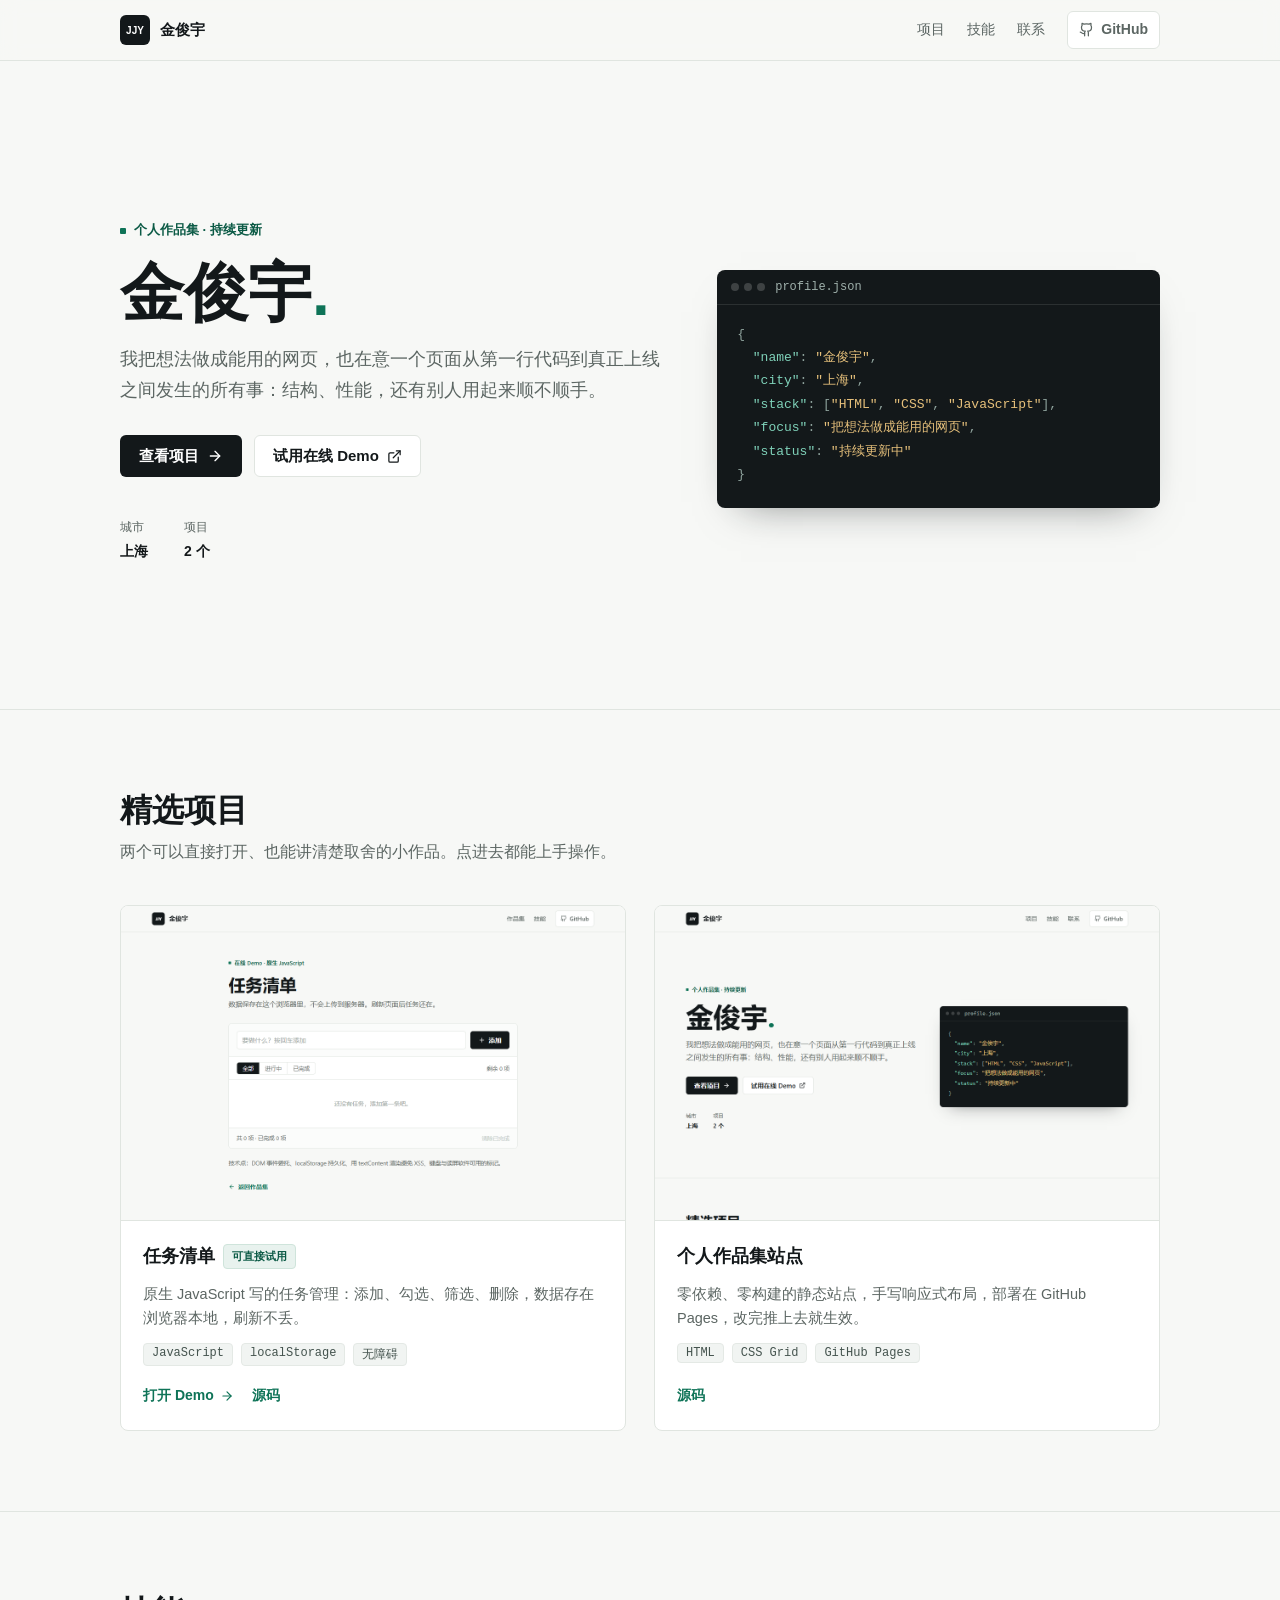
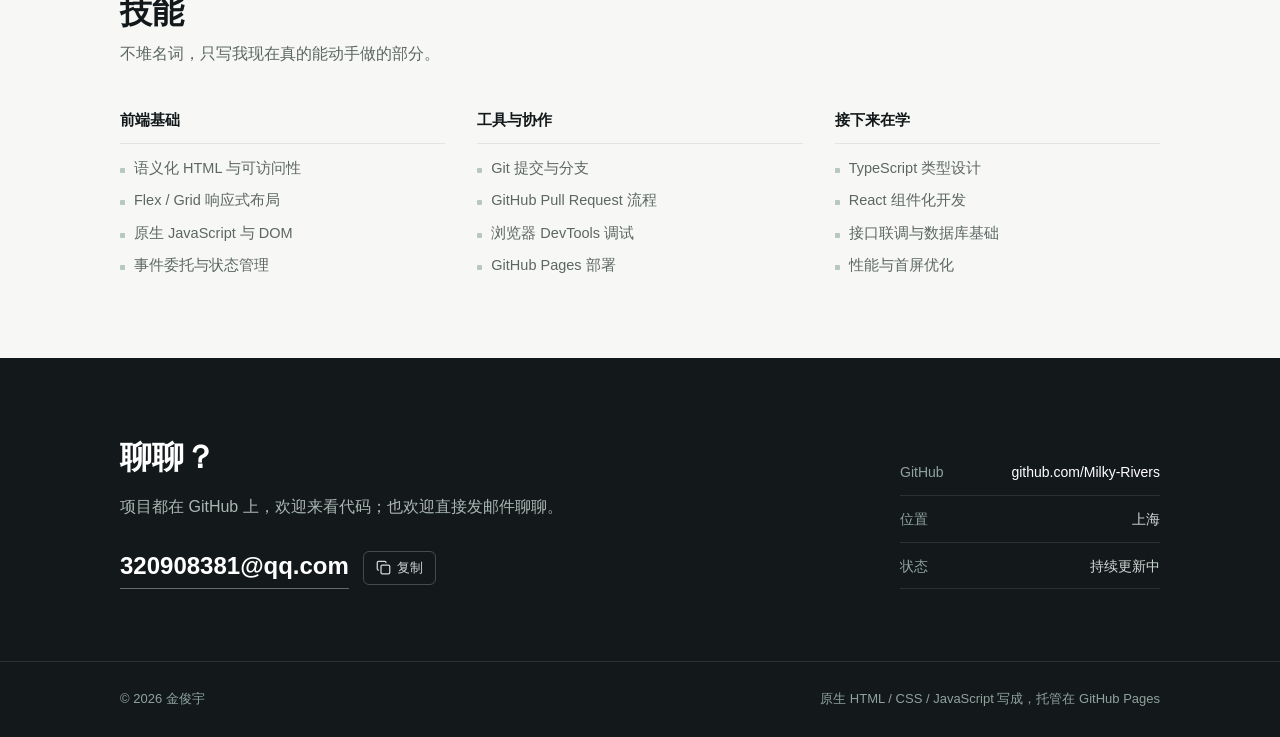
==== index.html @ be3445a0 "chore: 调整技能文案并移除自指链接" ====
<!doctype html>
<html lang="zh-CN">
<head>
  <meta charset="utf-8">
  <meta name="viewport" content="width=device-width, initial-scale=1">
  <title>金俊宇 · 作品集</title>
  <meta name="description" content="金俊宇的个人作品集：原生 JavaScript 小应用与前端实践，记录一个页面从想法到上线的过程。">
  <meta name="theme-color" content="#f7f8f6">
  <meta property="og:title" content="金俊宇 · 作品集">
  <meta property="og:description" content="原生 JavaScript 小应用与前端实践。">
  <meta property="og:type" content="website">
  <meta property="og:url" content="https://milky-rivers.github.io/my-portfolio/">
  <meta property="og:site_name" content="金俊宇 · 作品集">
  <meta property="og:locale" content="zh_CN">
  <meta property="og:image" content="https://milky-rivers.github.io/my-portfolio/assets/site-shot.png">
  <meta property="og:image:width" content="1280">
  <meta property="og:image:height" content="740">
  <meta name="twitter:card" content="summary_large_image">
  <meta name="author" content="金俊宇">
  <link rel="icon" href="assets/favicon.svg" type="image/svg+xml">
  <link rel="stylesheet" href="styles.css">
</head>
<body>
  <a class="skip-link" href="#main">跳到主要内容</a>

  <header class="site-header">
    <div class="wrap header-inner">
      <a class="brand" href="index.html">
        <span class="brand-mark" aria-hidden="true">JJY</span>
        <span class="brand-name">金俊宇</span>
      </a>
      <nav class="nav" aria-label="主导航">
        <a href="#projects">项目</a>
        <a href="#skills">技能</a>
        <a href="#contact">联系</a>
        <a class="nav-gh" href="https://github.com/Milky-Rivers" target="_blank" rel="noopener">
          <svg width="15" height="15" viewBox="0 0 24 24" fill="none" stroke="currentColor" stroke-width="2" stroke-linecap="round" stroke-linejoin="round" aria-hidden="true">
            <path d="M15 22v-4a4.8 4.8 0 0 0-1-3.5c3 0 6-2 6-5.5.08-1.25-.27-2.48-1-3.5.28-1.15.28-2.35 0-3.5 0 0-1 0-3 1.5-2.64-.5-5.36-.5-8 0C6 2 5 2 5 2c-.3 1.15-.3 2.35 0 3.5A5.4 5.4 0 0 0 4 9c0 3.5 3 5.5 6 5.5-.39.49-.68 1.05-.85 1.65-.17.6-.22 1.23-.15 1.85v4"/>
            <path d="M9 18c-4.51 2-5-2-7-2"/>
          </svg>
          GitHub
        </a>
      </nav>
    </div>
  </header>

  <main id="main">
    <section class="hero">
      <div class="wrap hero-grid">
        <div class="hero-copy">
          <p class="eyebrow">个人作品集 · 持续更新</p>
          <h1>金俊宇<span class="dot">.</span></h1>
          <p class="lede">我把想法做成能用的网页，也在意一个页面从第一行代码到真正上线之间发生的所有事：结构、性能，还有别人用起来顺不顺手。</p>
          <div class="actions">
            <a class="btn btn-primary" href="#projects">
              查看项目
              <svg width="16" height="16" viewBox="0 0 24 24" fill="none" stroke="currentColor" stroke-width="2" stroke-linecap="round" stroke-linejoin="round" aria-hidden="true"><path d="M5 12h14"/><path d="m12 5 7 7-7 7"/></svg>
            </a>
            <a class="btn btn-ghost" href="demo.html">
              试用在线 Demo
              <svg width="15" height="15" viewBox="0 0 24 24" fill="none" stroke="currentColor" stroke-width="2" stroke-linecap="round" stroke-linejoin="round" aria-hidden="true"><path d="M15 3h6v6"/><path d="M10 14 21 3"/><path d="M18 13v6a2 2 0 0 1-2 2H5a2 2 0 0 1-2-2V8a2 2 0 0 1 2-2h6"/></svg>
            </a>
          </div>
          <dl class="quick-facts">
            <div><dt>城市</dt><dd>上海</dd></div>
            <div><dt>项目</dt><dd>2 个</dd></div>
          </dl>
        </div>

        <aside class="hero-panel" aria-label="个人概要">
          <div class="panel-head">
            <span class="dot-row" aria-hidden="true"><i></i><i></i><i></i></span>
            <span>profile.json</span>
          </div>
          <pre><code><span class="p">{</span>
  <span class="k">"name"</span><span class="p">:</span> <span class="s">"金俊宇"</span><span class="p">,</span>
  <span class="k">"city"</span><span class="p">:</span> <span class="s">"上海"</span><span class="p">,</span>
  <span class="k">"stack"</span><span class="p">:</span> <span class="p">[</span><span class="s">"HTML"</span><span class="p">,</span> <span class="s">"CSS"</span><span class="p">,</span> <span class="s">"JavaScript"</span><span class="p">],</span>
  <span class="k">"focus"</span><span class="p">:</span> <span class="s">"把想法做成能用的网页"</span><span class="p">,</span>
  <span class="k">"status"</span><span class="p">:</span> <span class="s">"持续更新中"</span>
<span class="p">}</span></code></pre>
        </aside>
      </div>
    </section>

    <section class="section" id="projects">
      <div class="wrap">
        <div class="section-head">
          <h2>精选项目</h2>
          <p>两个可以直接打开、也能讲清楚取舍的小作品。点进去都能上手操作。</p>
        </div>

        <div class="project-grid">
          <article class="project">
            <a class="thumb" href="demo.html" aria-label="打开任务清单 Demo">
              <img src="assets/demo-shot.png" alt="任务清单 Demo 的界面截图" width="1280" height="800">
            </a>
            <div class="project-body">
              <h3>任务清单 <span class="badge">可直接试用</span></h3>
              <p>原生 JavaScript 写的任务管理：添加、勾选、筛选、删除，数据存在浏览器本地，刷新不丢。</p>
              <ul class="tags"><li>JavaScript</li><li>localStorage</li><li>无障碍</li></ul>
              <div class="project-links">
                <a href="demo.html">打开 Demo
                  <svg width="14" height="14" viewBox="0 0 24 24" fill="none" stroke="currentColor" stroke-width="2" stroke-linecap="round" stroke-linejoin="round" aria-hidden="true"><path d="M5 12h14"/><path d="m12 5 7 7-7 7"/></svg>
                </a>
                <a href="https://github.com/Milky-Rivers/my-portfolio" target="_blank" rel="noopener">源码</a>
              </div>
            </div>
          </article>

          <article class="project">
            <div class="thumb">
              <img src="assets/site-shot.png" alt="个人作品集站点首页截图" width="1280" height="800" loading="lazy">
            </div>
            <div class="project-body">
              <h3>个人作品集站点</h3>
              <p>零依赖、零构建的静态站点，手写响应式布局，部署在 GitHub Pages，改完推上去就生效。</p>
              <ul class="tags"><li>HTML</li><li>CSS Grid</li><li>GitHub Pages</li></ul>
              <div class="project-links">
                <a href="https://github.com/Milky-Rivers/my-portfolio" target="_blank" rel="noopener">源码</a>
              </div>
            </div>
          </article>
        </div>
      </div>
    </section>

    <section class="section" id="skills">
      <div class="wrap">
        <div class="section-head">
          <h2>技能</h2>
          <p>不堆名词，只写我现在真的能动手做的部分。</p>
        </div>
        <div class="skills-grid">
          <div class="skill-col">
            <h3>前端基础</h3>
            <ul>
              <li>语义化 HTML 与可访问性</li>
              <li>Flex / Grid 响应式布局</li>
              <li>原生 JavaScript 与 DOM</li>
              <li>事件委托与状态管理</li>
            </ul>
          </div>
          <div class="skill-col">
            <h3>工具与协作</h3>
            <ul>
              <li>Git 提交与分支</li>
              <li>GitHub Pull Request 流程</li>
              <li>浏览器 DevTools 调试</li>
              <li>GitHub Pages 部署</li>
            </ul>
          </div>
          <div class="skill-col">
            <h3>接下来在学</h3>
            <ul>
              <li>TypeScript 类型设计</li>
              <li>React 组件化开发</li>
              <li>接口联调与数据库基础</li>
              <li>性能与首屏优化</li>
            </ul>
          </div>
        </div>
      </div>
    </section>

    <section class="contact" id="contact">
      <div class="wrap contact-grid">
        <div>
          <h2>聊聊？</h2>
          <p>项目都在 GitHub 上，欢迎来看代码；也欢迎直接发邮件聊聊。</p>
          <div class="email-row">
            <a class="email" href="mailto:320908381@qq.com">320908381@qq.com</a>
            <button class="copy-btn" id="copyEmail" type="button" data-copy="320908381@qq.com">
              <svg width="15" height="15" viewBox="0 0 24 24" fill="none" stroke="currentColor" stroke-width="2" stroke-linecap="round" stroke-linejoin="round" aria-hidden="true"><rect width="14" height="14" x="8" y="8" rx="2"/><path d="M4 16c-1.1 0-2-.9-2-2V4c0-1.1.9-2 2-2h10c1.1 0 2 .9 2 2"/></svg>
              <span>复制</span>
            </button>
          </div>
        </div>
        <ul class="contact-list">
          <li><span>GitHub</span><a href="https://github.com/Milky-Rivers" target="_blank" rel="noopener">github.com/Milky-Rivers</a></li>
          <li><span>位置</span><em>上海</em></li>
          <li><span>状态</span><em>持续更新中</em></li>
        </ul>
      </div>
    </section>
  </main>

  <footer class="site-footer">
    <div class="wrap footer-inner">
      <p>© <span id="year">2026</span> 金俊宇</p>
      <p>原生 HTML / CSS / JavaScript 写成，托管在 GitHub Pages</p>
    </div>
  </footer>

  <script src="main.js"></script>
</body>
</html>
---- styles.css ----
/* ---------- 设计变量 ---------- */
:root {
  --paper: #f7f8f6;
  --surface: #ffffff;
  --ink: #13181a;
  --muted: #5c6663;
  --line: #e0e5e0;
  --accent: #0e7357;
  --accent-ink: #0b5a45;
  --accent-soft: #e8f2ee;
  --radius: 8px;
  --wrap: 1120px;
  --font: -apple-system, BlinkMacSystemFont, "Segoe UI", "PingFang SC",
    "Microsoft YaHei", "Hiragino Sans GB", sans-serif;
  --mono: ui-monospace, SFMono-Regular, "Cascadia Code", Consolas, monospace;
}

/* ---------- 基础 ---------- */
* { box-sizing: border-box; }

html {
  scroll-behavior: smooth;
  -webkit-text-size-adjust: 100%;
}

body {
  margin: 0;
  background: var(--paper);
  color: var(--ink);
  font: 16px/1.7 var(--font);
}

a { color: var(--accent); text-decoration: none; }
a:hover { text-decoration: underline; text-underline-offset: 3px; }

img { max-width: 100%; }

:focus-visible {
  outline: 2px solid var(--accent);
  outline-offset: 3px;
  border-radius: 2px;
}

.wrap {
  width: 100%;
  max-width: var(--wrap);
  margin: 0 auto;
  padding: 0 24px;
}

.skip-link {
  position: absolute;
  left: -9999px;
  top: 8px;
  background: var(--ink);
  color: #fff;
  padding: 8px 14px;
  border-radius: 6px;
  z-index: 50;
}
.skip-link:focus { left: 16px; }

.sr-only {
  position: absolute;
  width: 1px;
  height: 1px;
  padding: 0;
  margin: -1px;
  overflow: hidden;
  clip: rect(0 0 0 0);
  white-space: nowrap;
  border: 0;
}

/* ---------- 头部 ---------- */
.site-header {
  position: sticky;
  top: 0;
  z-index: 20;
  background: rgba(247, 248, 246, 0.9);
  backdrop-filter: blur(10px);
  border-bottom: 1px solid var(--line);
}

.header-inner {
  display: flex;
  align-items: center;
  justify-content: space-between;
  height: 60px;
  gap: 16px;
}

.brand {
  display: inline-flex;
  align-items: center;
  gap: 10px;
  color: var(--ink);
  font-weight: 600;
  font-size: 15px;
}
.brand:hover { text-decoration: none; }

.brand-mark {
  display: grid;
  place-items: center;
  width: 30px;
  height: 30px;
  border-radius: 6px;
  background: var(--ink);
  color: #fff;
  font-size: 10px;
  font-weight: 700;
  letter-spacing: 0;
}

.nav {
  display: flex;
  align-items: center;
  gap: 22px;
  font-size: 14px;
}
.nav > a { color: var(--muted); }
.nav > a:hover { color: var(--ink); text-decoration: none; }

.nav-gh {
  display: inline-flex;
  align-items: center;
  gap: 7px;
  padding: 6px 11px;
  border: 1px solid var(--line);
  border-radius: 6px;
  background: var(--surface);
  color: var(--ink);
  font-weight: 600;
}
.nav-gh:hover { border-color: #c3cfc9; text-decoration: none; }

/* ---------- 首屏 ---------- */
.hero { padding: 52px 0 44px; }

.hero-grid {
  display: grid;
  grid-template-columns: minmax(0, 1.1fr) minmax(0, 0.9fr);
  align-items: center;
  gap: 56px;
  min-height: calc(68svh - 60px);
}

.eyebrow {
  display: inline-flex;
  align-items: center;
  gap: 8px;
  margin: 0 0 18px;
  color: var(--accent-ink);
  font-size: 13px;
  font-weight: 600;
}
.eyebrow::before {
  content: "";
  width: 6px;
  height: 6px;
  border-radius: 1px;
  background: var(--accent);
}

h1 {
  margin: 0 0 18px;
  font-size: 64px;
  line-height: 1.04;
  font-weight: 650;
}
.dot { color: var(--accent); }

.lede {
  max-width: 32em;
  margin: 0 0 30px;
  color: var(--muted);
  font-size: 18px;
}

.actions {
  display: flex;
  flex-wrap: wrap;
  gap: 12px;
  margin-bottom: 40px;
}

.btn {
  display: inline-flex;
  align-items: center;
  gap: 8px;
  padding: 11px 18px;
  border: 1px solid transparent;
  border-radius: 6px;
  font: 600 15px/1.2 var(--font);
  cursor: pointer;
  transition: background 0.18s ease, border-color 0.18s ease, transform 0.18s ease;
}
.btn:hover { text-decoration: none; transform: translateY(-1px); }

.btn-primary { background: var(--ink); color: #fff; }
.btn-primary:hover { background: #000; }

.btn-ghost {
  background: var(--surface);
  border-color: var(--line);
  color: var(--ink);
}
.btn-ghost:hover { border-color: #c3cfc9; }

.quick-facts {
  display: flex;
  flex-wrap: wrap;
  gap: 36px;
  margin: 0;
}
.quick-facts dt {
  margin-bottom: 2px;
  color: var(--muted);
  font-size: 12px;
}
.quick-facts dd {
  margin: 0;
  font-size: 14px;
  font-weight: 600;
}

.hero-panel {
  overflow: hidden;
  border-radius: var(--radius);
  background: var(--ink);
  box-shadow: 0 18px 40px -24px rgba(19, 24, 26, 0.55);
}

.panel-head {
  display: flex;
  align-items: center;
  gap: 10px;
  padding: 10px 14px;
  border-bottom: 1px solid rgba(255, 255, 255, 0.1);
  color: #9fb0ab;
  font: 12px var(--mono);
}

.dot-row { display: inline-flex; gap: 5px; }
.dot-row i {
  width: 8px;
  height: 8px;
  border-radius: 50%;
  background: rgba(255, 255, 255, 0.18);
}

.hero-panel pre {
  margin: 0;
  padding: 18px 20px 22px;
  overflow-x: auto;
  color: #d7e3df;
  font: 13px/1.8 var(--mono);
}
.hero-panel .k { color: #7fd1b9; }
.hero-panel .s { color: #e6c07b; }
.hero-panel .p { color: #8fa39d; }

/* ---------- 通用区块 ---------- */
.section {
  padding: 80px 0;
  border-top: 1px solid var(--line);
  scroll-margin-top: 76px;
}

.section-head h2 {
  margin: 0 0 8px;
  font-size: 32px;
  line-height: 1.25;
  font-weight: 650;
}
.section-head p {
  max-width: 44em;
  margin: 0 0 40px;
  color: var(--muted);
}

/* ---------- 项目 ---------- */
.project-grid {
  display: grid;
  grid-template-columns: repeat(2, minmax(0, 1fr));
  gap: 28px;
}

.project {
  display: flex;
  flex-direction: column;
  overflow: hidden;
  border: 1px solid var(--line);
  border-radius: var(--radius);
  background: var(--surface);
  transition: border-color 0.2s ease, transform 0.2s ease;
}
.project:hover { border-color: #c6d2cd; transform: translateY(-2px); }

.thumb {
  display: block;
  aspect-ratio: 16 / 10;
  overflow: hidden;
  border-bottom: 1px solid var(--line);
  background: var(--accent-soft);
}
.thumb img {
  display: block;
  width: 100%;
  height: 100%;
  object-fit: cover;
  transition: transform 0.45s ease;
}
.project:hover .thumb img { transform: scale(1.02); }

.project-body {
  display: flex;
  flex: 1;
  flex-direction: column;
  gap: 10px;
  padding: 20px 22px 22px;
}

.project-body h3 {
  display: flex;
  flex-wrap: wrap;
  align-items: center;
  gap: 8px;
  margin: 0;
  font-size: 18px;
}

.badge {
  padding: 2px 8px;
  border: 1px solid #cfe4db;
  border-radius: 4px;
  background: var(--accent-soft);
  color: var(--accent-ink);
  font-size: 11px;
  font-weight: 600;
}

.project-body p {
  margin: 0;
  color: var(--muted);
  font-size: 14.5px;
}

.tags {
  display: flex;
  flex-wrap: wrap;
  gap: 8px;
  margin: 2px 0 0;
  padding: 0;
  list-style: none;
}
.tags li {
  padding: 2px 8px;
  border: 1px solid #e4e9e5;
  border-radius: 4px;
  background: #f1f4f2;
  color: #44534e;
  font: 12px var(--mono);
}

.project-links {
  display: flex;
  gap: 18px;
  margin-top: auto;
  padding-top: 8px;
  font-size: 14px;
  font-weight: 600;
}
.project-links a { display: inline-flex; align-items: center; gap: 6px; }

/* ---------- 技能 ---------- */
.skills-grid {
  display: grid;
  grid-template-columns: repeat(3, minmax(0, 1fr));
  gap: 32px;
}

.skill-col h3 {
  margin: 0 0 12px;
  padding-bottom: 10px;
  border-bottom: 1px solid var(--line);
  font-size: 15px;
}

.skill-col ul {
  display: grid;
  gap: 8px;
  margin: 0;
  padding: 0;
  list-style: none;
  color: var(--muted);
  font-size: 14.5px;
}
.skill-col li { display: flex; align-items: baseline; gap: 9px; }
.skill-col li::before {
  content: "";
  flex: none;
  width: 5px;
  height: 5px;
  border-radius: 1px;
  background: #b9c7c1;
}

/* ---------- 联系 ---------- */
.contact {
  padding: 72px 0;
  background: var(--ink);
  color: #fff;
}

.contact-grid {
  display: flex;
  flex-wrap: wrap;
  align-items: flex-end;
  justify-content: space-between;
  gap: 40px;
}

.contact h2 {
  margin: 0 0 8px;
  font-size: 32px;
  font-weight: 650;
}
.contact p { margin: 0 0 26px; color: #a9b7b2; }

.email-row { display: flex; flex-wrap: wrap; align-items: center; gap: 14px; }

.email {
  color: #fff;
  font-size: 24px;
  font-weight: 600;
  border-bottom: 1px solid rgba(255, 255, 255, 0.35);
  padding-bottom: 2px;
}
.email:hover { text-decoration: none; border-color: #fff; }

.copy-btn {
  display: inline-flex;
  align-items: center;
  gap: 6px;
  padding: 7px 12px;
  border: 1px solid rgba(255, 255, 255, 0.22);
  border-radius: 6px;
  background: transparent;
  color: #cfdad6;
  font: 13px var(--font);
  cursor: pointer;
}
.copy-btn:hover { border-color: rgba(255, 255, 255, 0.45); color: #fff; }
.copy-btn.done { border-color: #4f9c82; color: #8fd7bd; }

.contact-list {
  display: grid;
  gap: 12px;
  margin: 0;
  padding: 0;
  list-style: none;
  font-size: 14px;
  min-width: 260px;
}
.contact-list li {
  display: flex;
  justify-content: space-between;
  gap: 24px;
  padding-bottom: 10px;
  border-bottom: 1px solid rgba(255, 255, 255, 0.1);
}
.contact-list span { color: #8fa39d; }
.contact-list a { color: #fff; }
.contact-list em { font-style: normal; color: #cfdad6; }

/* ---------- 页脚 ---------- */
.site-footer {
  background: var(--ink);
  border-top: 1px solid rgba(255, 255, 255, 0.1);
  padding: 26px 0;
  color: #8fa39d;
  font-size: 13px;
}
.footer-inner {
  display: flex;
  flex-wrap: wrap;
  justify-content: space-between;
  gap: 10px;
}
.footer-inner p { margin: 0; }

/* ---------- Demo 页 ---------- */
.demo-main { padding: 56px 0 96px; }
.demo-wrap { max-width: 760px; }

.demo-main h1 {
  margin: 0 0 10px;
  font-size: 40px;
  line-height: 1.1;
}

.demo-sub {
  max-width: 40em;
  margin: 0 0 32px;
  color: var(--muted);
}

.task-app {
  border: 1px solid var(--line);
  border-radius: var(--radius);
  background: var(--surface);
  overflow: hidden;
}

.task-form {
  display: flex;
  gap: 10px;
  padding: 18px;
  border-bottom: 1px solid var(--line);
  background: #fbfcfb;
}
.task-form input {
  flex: 1;
  min-width: 0;
  padding: 10px 12px;
  border: 1px solid var(--line);
  border-radius: 6px;
  background: #fff;
  color: var(--ink);
  font: 15px var(--font);
}
.task-form input::placeholder { color: #9aa5a1; }
.task-form input:focus { border-color: var(--accent); outline: none; box-shadow: 0 0 0 3px rgba(14, 115, 87, 0.12); }

.task-toolbar {
  display: flex;
  align-items: center;
  justify-content: space-between;
  gap: 16px;
  padding: 12px 18px;
  border-bottom: 1px solid var(--line);
}

.seg {
  display: inline-flex;
  overflow: hidden;
  border: 1px solid var(--line);
  border-radius: 6px;
  background: #fff;
}
.seg button {
  padding: 5px 13px;
  border: 0;
  background: transparent;
  color: var(--muted);
  font: 13px var(--font);
  cursor: pointer;
}
.seg button + button { border-left: 1px solid var(--line); }
.seg button[aria-pressed="true"] { background: var(--ink); color: #fff; }

.task-count { margin: 0; color: var(--muted); font-size: 13px; }

.task-list { margin: 0; padding: 0; list-style: none; }

.task-item {
  display: flex;
  align-items: center;
  gap: 12px;
  padding: 13px 18px;
  border-bottom: 1px solid var(--line);
}
.task-item:last-child { border-bottom: 0; }

.task-check {
  flex: none;
  width: 17px;
  height: 17px;
  margin: 0;
  accent-color: var(--accent);
  cursor: pointer;
}

.task-text {
  flex: 1;
  min-width: 0;
  overflow-wrap: anywhere;
  cursor: pointer;
  font-size: 15px;
}

.task-item.done .task-text { color: #9aa5a1; text-decoration: line-through; }

.task-del {
  flex: none;
  display: grid;
  place-items: center;
  width: 30px;
  height: 30px;
  border: 0;
  border-radius: 5px;
  background: transparent;
  color: #9aa5a1;
  cursor: pointer;
}
.task-del:hover { background: #fbeceb; color: #b3312a; }

.task-empty {
  margin: 0;
  padding: 44px 18px;
  text-align: center;
  color: #9aa5a1;
  font-size: 14px;
}

.task-foot {
  display: flex;
  align-items: center;
  justify-content: space-between;
  gap: 16px;
  padding: 13px 18px;
  border-top: 1px solid var(--line);
  background: #fbfcfb;
  color: var(--muted);
  font-size: 13px;
}

.link-btn {
  padding: 0;
  border: 0;
  background: none;
  color: var(--muted);
  font: 13px var(--font);
  cursor: pointer;
  text-decoration: underline;
  text-underline-offset: 3px;
}
.link-btn:hover { color: var(--ink); }
.link-btn:disabled { color: #c2cbc7; cursor: default; text-decoration: none; }

.demo-note {
  margin: 22px 0 32px;
  color: var(--muted);
  font-size: 13.5px;
}

.back-link {
  display: inline-flex;
  align-items: center;
  gap: 8px;
  font-size: 14px;
  font-weight: 600;
}

/* ---------- 响应式 ---------- */
@media (min-width: 900px) {
  .wrap { padding: 0 40px; }
}

@media (max-width: 899px) {
  .hero-grid {
    grid-template-columns: 1fr;
    gap: 36px;
    min-height: 0;
  }
  .hero-panel { display: none; }
  h1 { font-size: 48px; }
  .skills-grid { grid-template-columns: 1fr 1fr; }
}

@media (max-width: 719px) {
  .section { padding: 60px 0; }
  .project-grid { grid-template-columns: 1fr; }
  .skills-grid { grid-template-columns: 1fr; gap: 26px; }
  .hero { padding: 40px 0 36px; }
  h1 { font-size: 40px; }
  .lede { font-size: 16px; }
  .section-head h2 { font-size: 26px; }
  .contact { padding: 56px 0; }
  .contact h2 { font-size: 26px; }
  .email { font-size: 21px; }
  .contact-list { min-width: 0; width: 100%; }
  .demo-main { padding: 36px 0 72px; }
  .demo-main h1 { font-size: 32px; }
}

@media (max-width: 639px) {
  .nav > a:not(.nav-gh) { display: none; }
  .quick-facts { gap: 22px; }
  .task-form { flex-wrap: wrap; }
  .task-form .btn { width: 100%; justify-content: center; }
}

@media (prefers-reduced-motion: reduce) {
  html { scroll-behavior: auto; }
  *, *::before, *::after {
    animation-duration: 0.01ms !important;
    transition-duration: 0.01ms !important;
  }
}
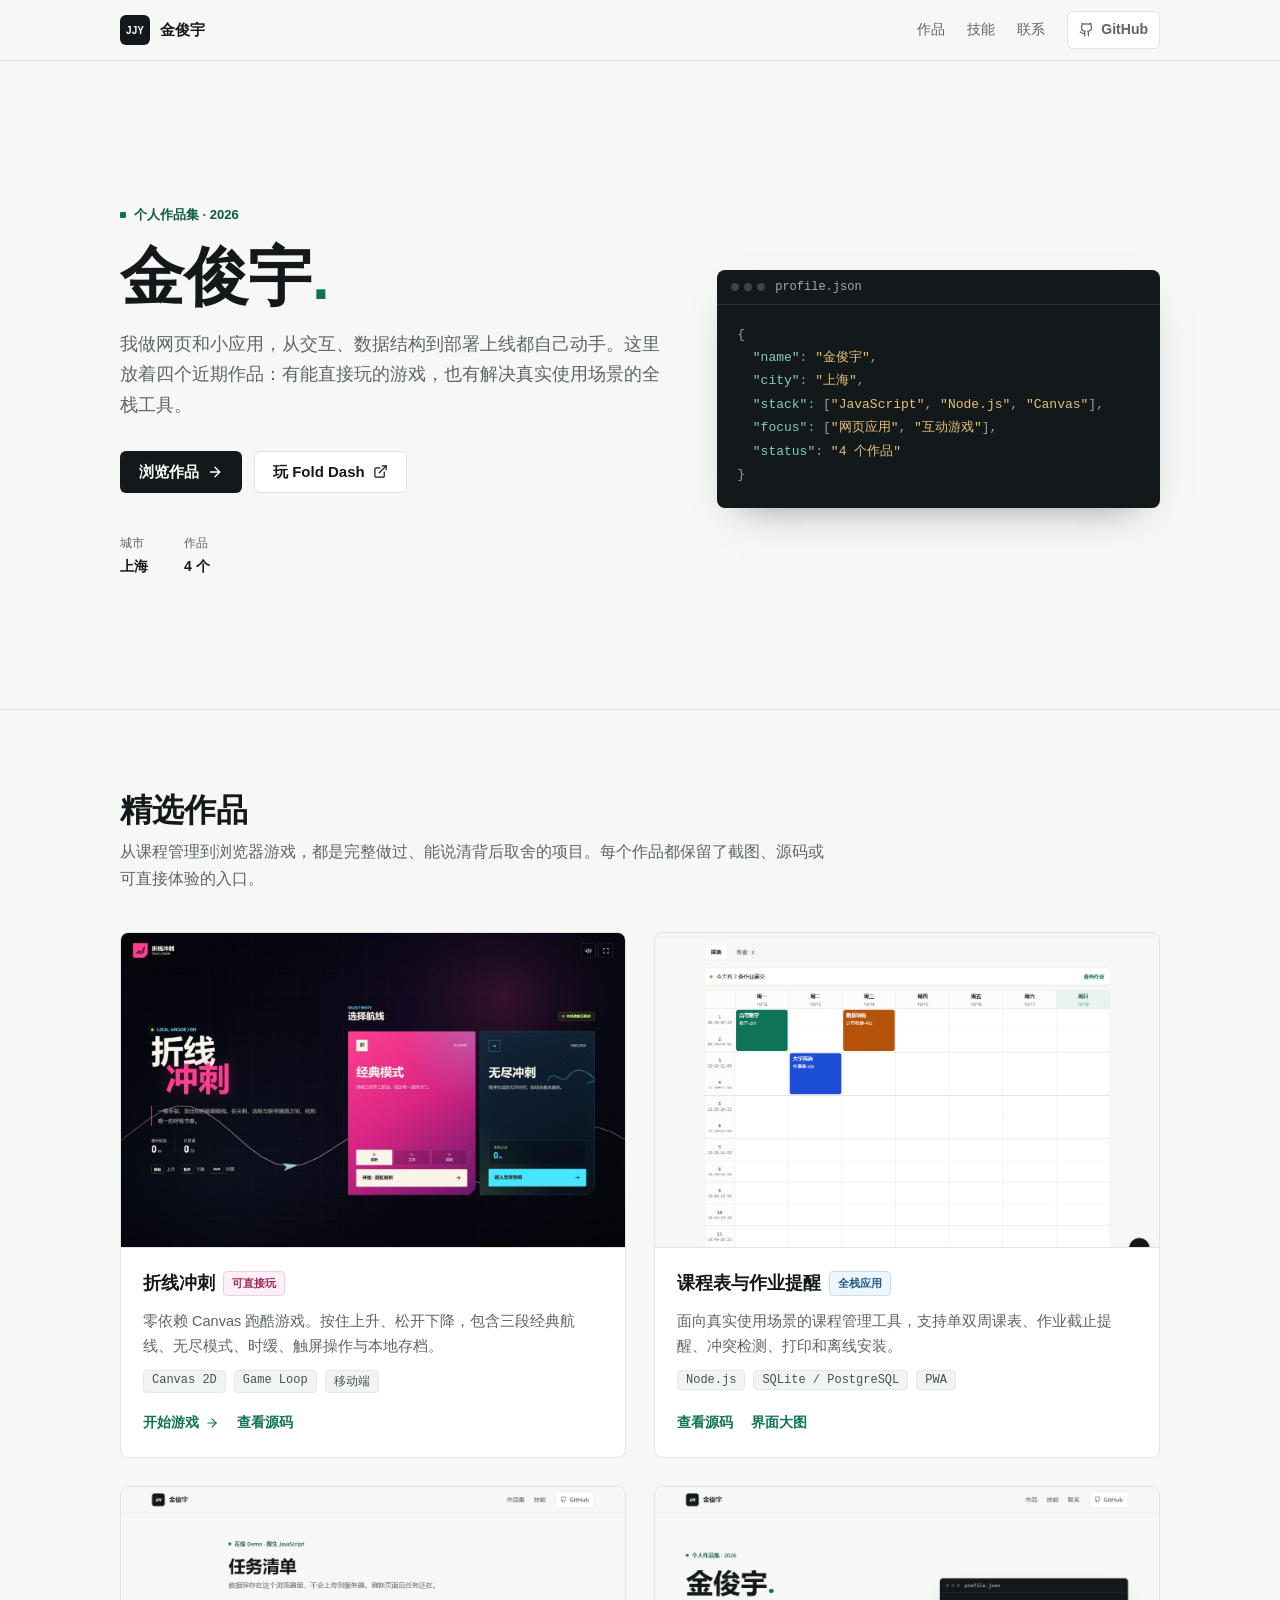
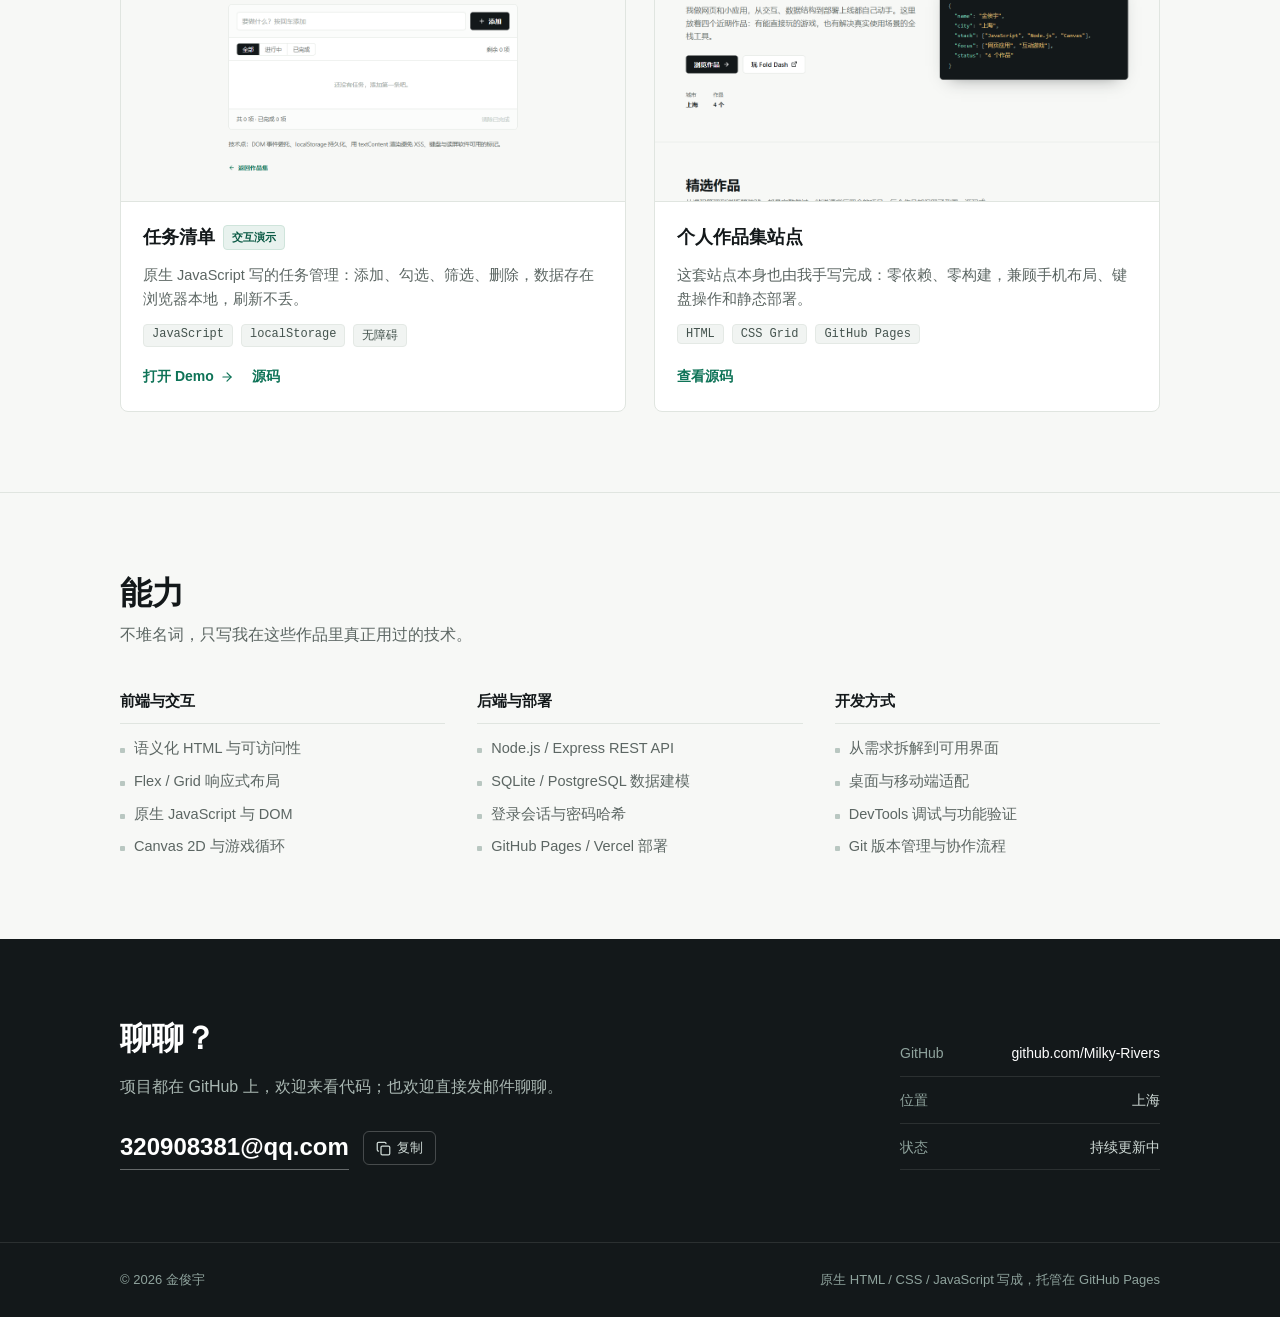
==== commit abdbf45f: "feat: showcase full portfolio projects" ====
--- a/index.html
+++ b/index.html
@@ -4,10 +4,10 @@
   <meta charset="utf-8">
   <meta name="viewport" content="width=device-width, initial-scale=1">
   <title>金俊宇 · 作品集</title>
-  <meta name="description" content="金俊宇的个人作品集：原生 JavaScript 小应用与前端实践，记录一个页面从想法到上线的过程。">
+  <meta name="description" content="金俊宇的个人作品集：网页应用、互动游戏与前端实践，收录课程表、Fold Dash 等近期作品。">
   <meta name="theme-color" content="#f7f8f6">
   <meta property="og:title" content="金俊宇 · 作品集">
-  <meta property="og:description" content="原生 JavaScript 小应用与前端实践。">
+  <meta property="og:description" content="网页应用、互动游戏与前端实践。">
   <meta property="og:type" content="website">
   <meta property="og:url" content="https://milky-rivers.github.io/my-portfolio/">
   <meta property="og:site_name" content="金俊宇 · 作品集">
@@ -30,7 +30,7 @@
         <span class="brand-name">金俊宇</span>
       </a>
       <nav class="nav" aria-label="主导航">
-        <a href="#projects">项目</a>
+        <a href="#projects">作品</a>
         <a href="#skills">技能</a>
         <a href="#contact">联系</a>
         <a class="nav-gh" href="https://github.com/Milky-Rivers" target="_blank" rel="noopener">
@@ -48,22 +48,22 @@
     <section class="hero">
       <div class="wrap hero-grid">
         <div class="hero-copy">
-          <p class="eyebrow">个人作品集 · 持续更新</p>
+          <p class="eyebrow">个人作品集 · 2026</p>
           <h1>金俊宇<span class="dot">.</span></h1>
-          <p class="lede">我把想法做成能用的网页，也在意一个页面从第一行代码到真正上线之间发生的所有事：结构、性能，还有别人用起来顺不顺手。</p>
+          <p class="lede">我做网页和小应用，从交互、数据结构到部署上线都自己动手。这里放着四个近期作品：有能直接玩的游戏，也有解决真实使用场景的全栈工具。</p>
           <div class="actions">
             <a class="btn btn-primary" href="#projects">
-              查看项目
+              浏览作品
               <svg width="16" height="16" viewBox="0 0 24 24" fill="none" stroke="currentColor" stroke-width="2" stroke-linecap="round" stroke-linejoin="round" aria-hidden="true"><path d="M5 12h14"/><path d="m12 5 7 7-7 7"/></svg>
             </a>
-            <a class="btn btn-ghost" href="demo.html">
-              试用在线 Demo
+            <a class="btn btn-ghost" href="play/fold-dash/" target="_blank" rel="noopener">
+              玩 Fold Dash
               <svg width="15" height="15" viewBox="0 0 24 24" fill="none" stroke="currentColor" stroke-width="2" stroke-linecap="round" stroke-linejoin="round" aria-hidden="true"><path d="M15 3h6v6"/><path d="M10 14 21 3"/><path d="M18 13v6a2 2 0 0 1-2 2H5a2 2 0 0 1-2-2V8a2 2 0 0 1 2-2h6"/></svg>
             </a>
           </div>
           <dl class="quick-facts">
             <div><dt>城市</dt><dd>上海</dd></div>
-            <div><dt>项目</dt><dd>2 个</dd></div>
+            <div><dt>作品</dt><dd>4 个</dd></div>
           </dl>
         </div>
 
@@ -75,9 +75,9 @@
           <pre><code><span class="p">{</span>
   <span class="k">"name"</span><span class="p">:</span> <span class="s">"金俊宇"</span><span class="p">,</span>
   <span class="k">"city"</span><span class="p">:</span> <span class="s">"上海"</span><span class="p">,</span>
-  <span class="k">"stack"</span><span class="p">:</span> <span class="p">[</span><span class="s">"HTML"</span><span class="p">,</span> <span class="s">"CSS"</span><span class="p">,</span> <span class="s">"JavaScript"</span><span class="p">],</span>
-  <span class="k">"focus"</span><span class="p">:</span> <span class="s">"把想法做成能用的网页"</span><span class="p">,</span>
-  <span class="k">"status"</span><span class="p">:</span> <span class="s">"持续更新中"</span>
+  <span class="k">"stack"</span><span class="p">:</span> <span class="p">[</span><span class="s">"JavaScript"</span><span class="p">,</span> <span class="s">"Node.js"</span><span class="p">,</span> <span class="s">"Canvas"</span><span class="p">],</span>
+  <span class="k">"focus"</span><span class="p">:</span> <span class="p">[</span><span class="s">"网页应用"</span><span class="p">,</span> <span class="s">"互动游戏"</span><span class="p">],</span>
+  <span class="k">"status"</span><span class="p">:</span> <span class="s">"4 个作品"</span>
 <span class="p">}</span></code></pre>
         </aside>
       </div>
@@ -86,17 +86,49 @@
     <section class="section" id="projects">
       <div class="wrap">
         <div class="section-head">
-          <h2>精选项目</h2>
-          <p>两个可以直接打开、也能讲清楚取舍的小作品。点进去都能上手操作。</p>
+          <h2>精选作品</h2>
+          <p>从课程管理到浏览器游戏，都是完整做过、能说清背后取舍的项目。每个作品都保留了截图、源码或可直接体验的入口。</p>
         </div>
 
         <div class="project-grid">
           <article class="project">
+            <a class="thumb" href="play/fold-dash/" target="_blank" rel="noopener" aria-label="打开折线冲刺游戏">
+              <img src="assets/fold-dash-menu.jpg" alt="折线冲刺游戏的主菜单截图" width="1280" height="800">
+            </a>
+            <div class="project-body">
+              <h3>折线冲刺 <span class="badge badge--game">可直接玩</span></h3>
+              <p>零依赖 Canvas 跑酷游戏。按住上升、松开下降，包含三段经典航线、无尽模式、时缓、触屏操作与本地存档。</p>
+              <ul class="tags"><li>Canvas 2D</li><li>Game Loop</li><li>移动端</li></ul>
+              <div class="project-links">
+                <a href="play/fold-dash/" target="_blank" rel="noopener">开始游戏
+                  <svg width="14" height="14" viewBox="0 0 24 24" fill="none" stroke="currentColor" stroke-width="2" stroke-linecap="round" stroke-linejoin="round" aria-hidden="true"><path d="M5 12h14"/><path d="m12 5 7 7-7 7"/></svg>
+                </a>
+                <a href="https://github.com/Milky-Rivers/fold-dash" target="_blank" rel="noopener">查看源码</a>
+              </div>
+            </div>
+          </article>
+
+          <article class="project">
+            <a class="thumb" href="assets/course-planner.png" target="_blank" rel="noopener" aria-label="查看课程表应用大图">
+              <img src="assets/course-planner.png" alt="课程表与作业提醒应用的课表界面截图" width="1280" height="900">
+            </a>
+            <div class="project-body">
+              <h3>课程表与作业提醒 <span class="badge badge--stack">全栈应用</span></h3>
+              <p>面向真实使用场景的课程管理工具，支持单双周课表、作业截止提醒、冲突检测、打印和离线安装。</p>
+              <ul class="tags"><li>Node.js</li><li>SQLite / PostgreSQL</li><li>PWA</li></ul>
+              <div class="project-links">
+                <a href="https://github.com/Milky-Rivers/course-planner" target="_blank" rel="noopener">查看源码</a>
+                <a href="assets/course-planner.png" target="_blank" rel="noopener">界面大图</a>
+              </div>
+            </div>
+          </article>
+
+          <article class="project">
             <a class="thumb" href="demo.html" aria-label="打开任务清单 Demo">
-              <img src="assets/demo-shot.png" alt="任务清单 Demo 的界面截图" width="1280" height="800">
-            </a>
-            <div class="project-body">
-              <h3>任务清单 <span class="badge">可直接试用</span></h3>
+              <img src="assets/demo-shot.png" alt="任务清单 Demo 的界面截图" width="1280" height="800" loading="lazy">
+            </a>
+            <div class="project-body">
+              <h3>任务清单 <span class="badge">交互演示</span></h3>
               <p>原生 JavaScript 写的任务管理：添加、勾选、筛选、删除，数据存在浏览器本地，刷新不丢。</p>
               <ul class="tags"><li>JavaScript</li><li>localStorage</li><li>无障碍</li></ul>
               <div class="project-links">
@@ -114,10 +146,10 @@
             </div>
             <div class="project-body">
               <h3>个人作品集站点</h3>
-              <p>零依赖、零构建的静态站点，手写响应式布局，部署在 GitHub Pages，改完推上去就生效。</p>
+              <p>这套站点本身也由我手写完成：零依赖、零构建，兼顾手机布局、键盘操作和静态部署。</p>
               <ul class="tags"><li>HTML</li><li>CSS Grid</li><li>GitHub Pages</li></ul>
               <div class="project-links">
-                <a href="https://github.com/Milky-Rivers/my-portfolio" target="_blank" rel="noopener">源码</a>
+                <a href="https://github.com/Milky-Rivers/my-portfolio" target="_blank" rel="noopener">查看源码</a>
               </div>
             </div>
           </article>
@@ -128,35 +160,35 @@
     <section class="section" id="skills">
       <div class="wrap">
         <div class="section-head">
-          <h2>技能</h2>
-          <p>不堆名词，只写我现在真的能动手做的部分。</p>
+          <h2>能力</h2>
+          <p>不堆名词，只写我在这些作品里真正用过的技术。</p>
         </div>
         <div class="skills-grid">
           <div class="skill-col">
-            <h3>前端基础</h3>
+            <h3>前端与交互</h3>
             <ul>
               <li>语义化 HTML 与可访问性</li>
               <li>Flex / Grid 响应式布局</li>
               <li>原生 JavaScript 与 DOM</li>
-              <li>事件委托与状态管理</li>
+              <li>Canvas 2D 与游戏循环</li>
             </ul>
           </div>
           <div class="skill-col">
-            <h3>工具与协作</h3>
+            <h3>后端与部署</h3>
             <ul>
-              <li>Git 提交与分支</li>
-              <li>GitHub Pull Request 流程</li>
-              <li>浏览器 DevTools 调试</li>
-              <li>GitHub Pages 部署</li>
+              <li>Node.js / Express REST API</li>
+              <li>SQLite / PostgreSQL 数据建模</li>
+              <li>登录会话与密码哈希</li>
+              <li>GitHub Pages / Vercel 部署</li>
             </ul>
           </div>
           <div class="skill-col">
-            <h3>接下来在学</h3>
+            <h3>开发方式</h3>
             <ul>
-              <li>TypeScript 类型设计</li>
-              <li>React 组件化开发</li>
-              <li>接口联调与数据库基础</li>
-              <li>性能与首屏优化</li>
+              <li>从需求拆解到可用界面</li>
+              <li>桌面与移动端适配</li>
+              <li>DevTools 调试与功能验证</li>
+              <li>Git 版本管理与协作流程</li>
             </ul>
           </div>
         </div>
--- a/styles.css
+++ b/styles.css
@@ -340,6 +340,16 @@
   font-size: 11px;
   font-weight: 600;
 }
+.badge--game {
+  border-color: #edcfdf;
+  background: #fff0f7;
+  color: #a1245d;
+}
+.badge--stack {
+  border-color: #cbdcef;
+  background: #edf5fd;
+  color: #215b8f;
+}
 
 .project-body p {
   margin: 0;
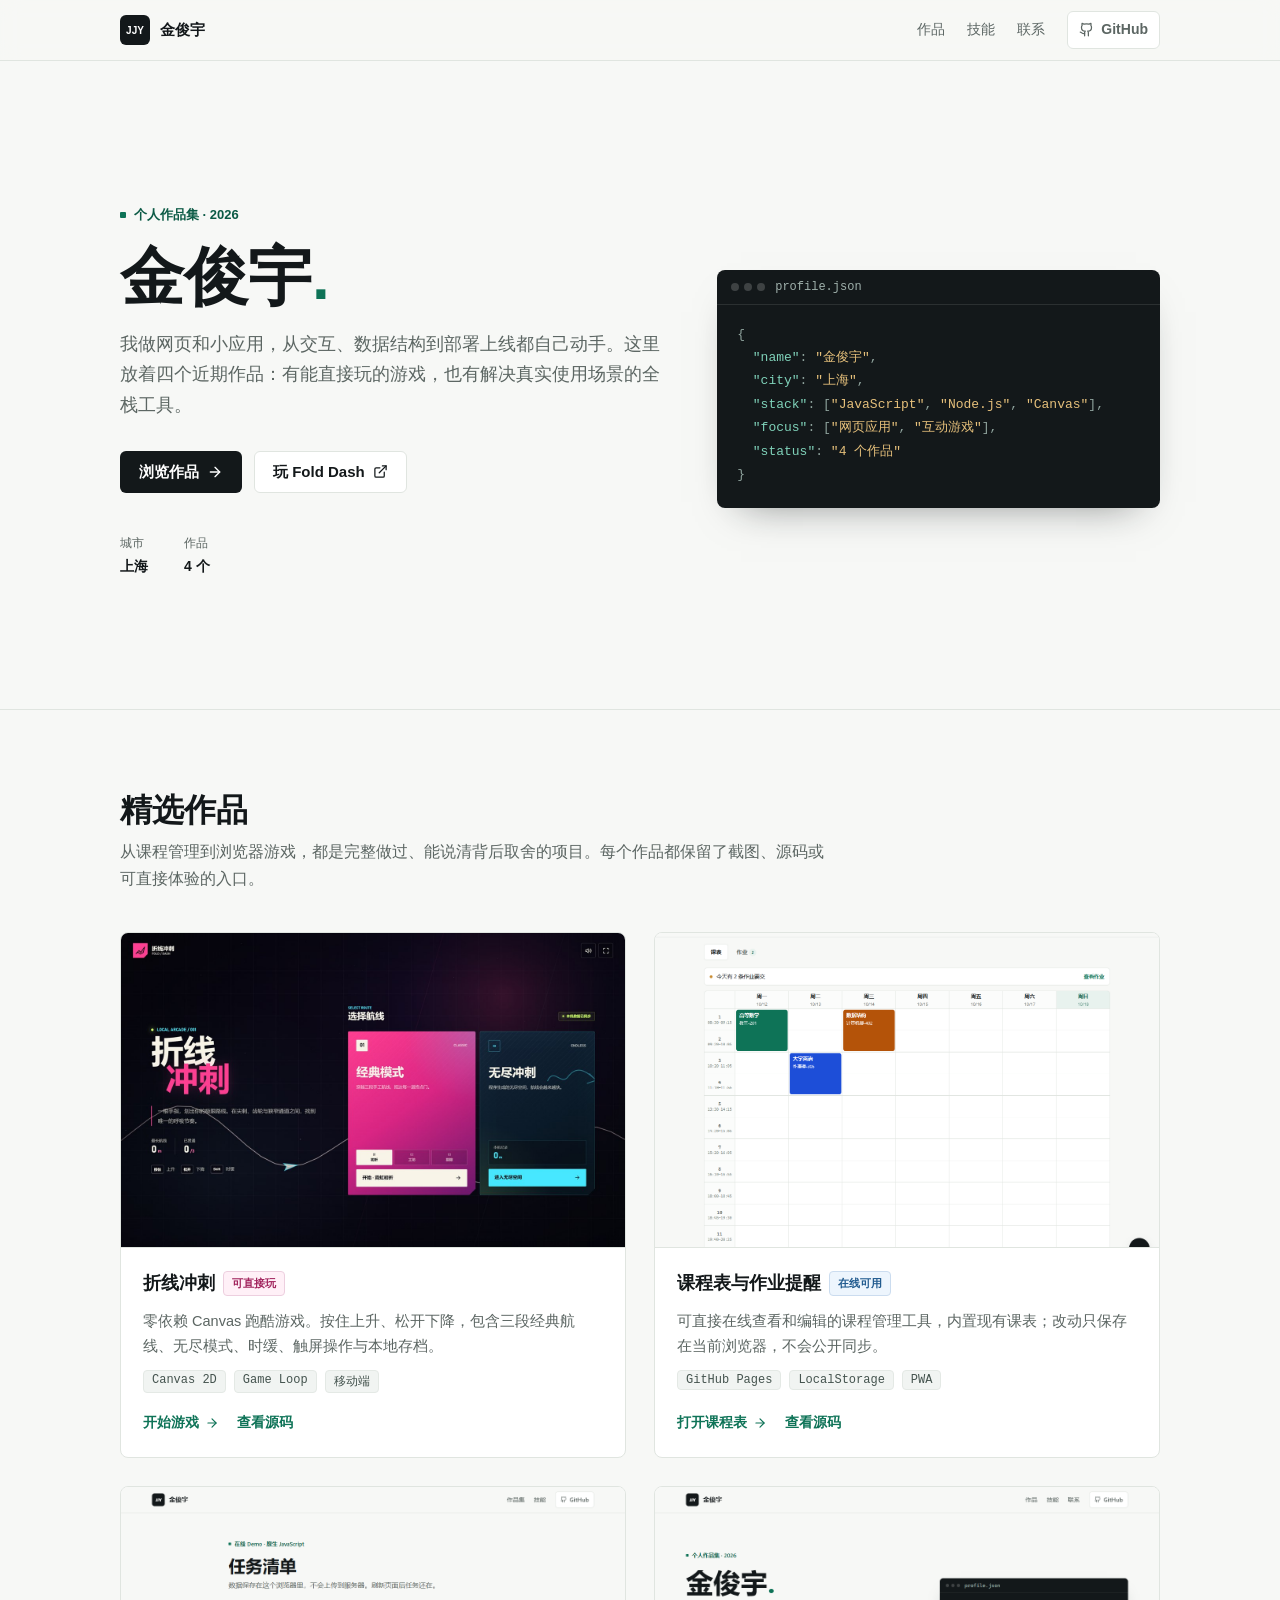
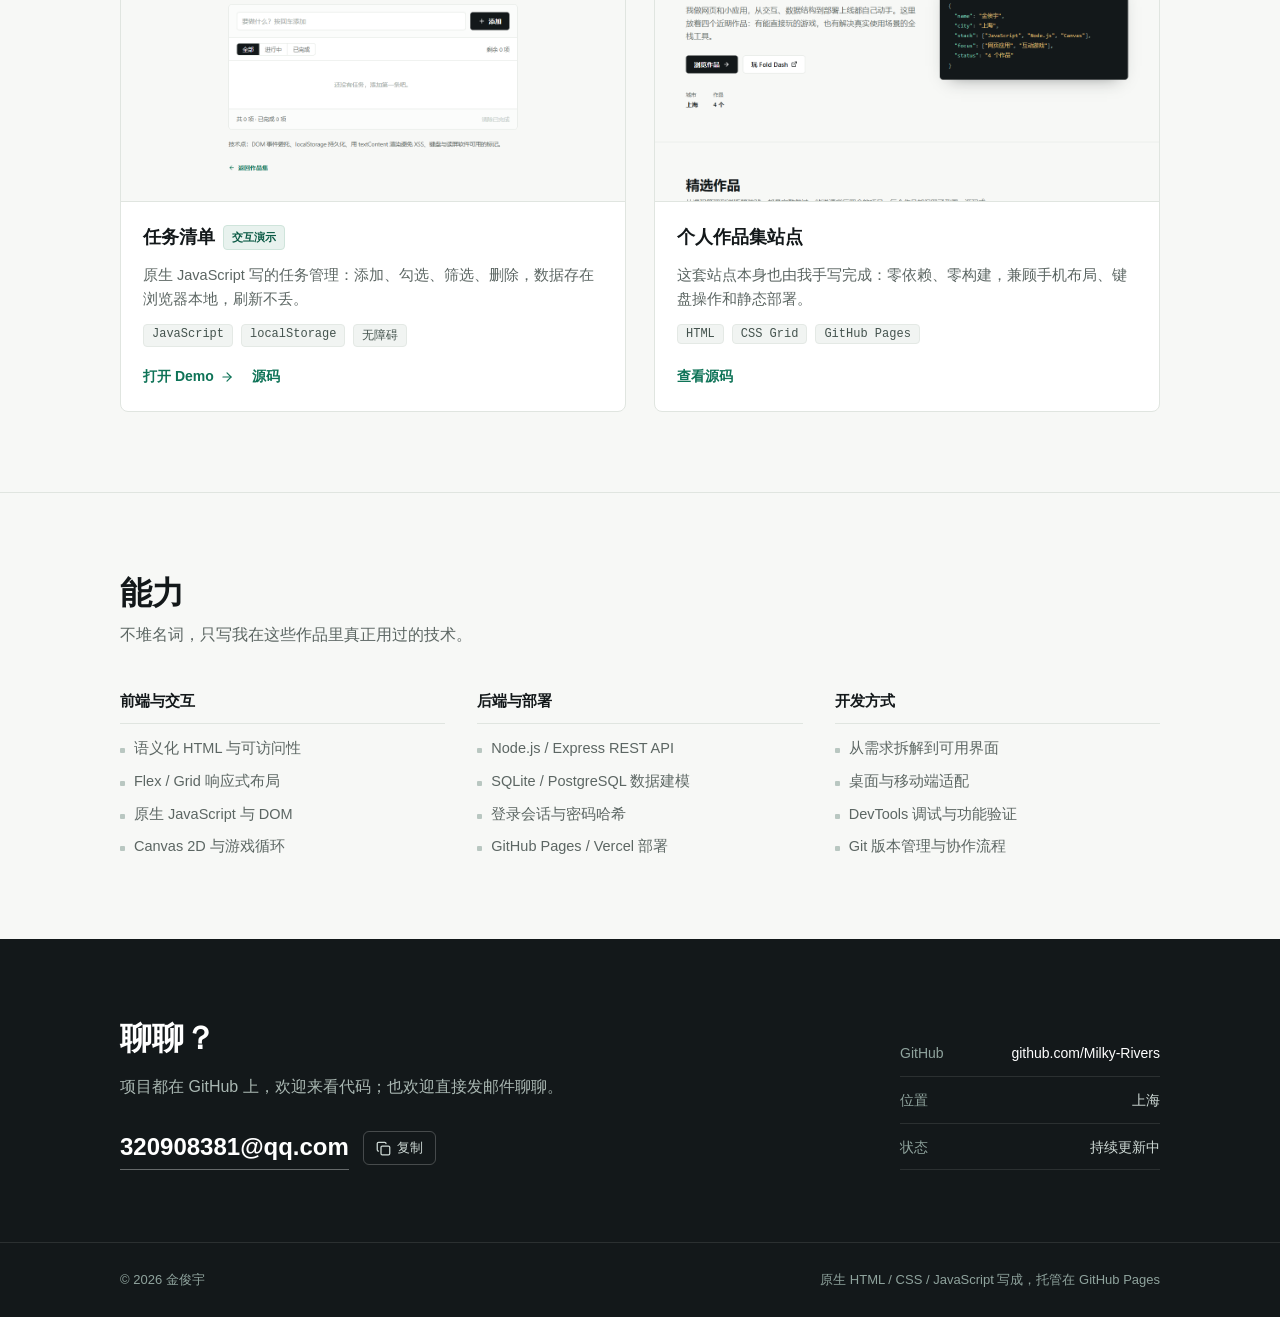
==== commit e9dad3cf: "feat: publish browser-local course planner" ====
--- a/index.html
+++ b/index.html
@@ -56,7 +56,7 @@
               浏览作品
               <svg width="16" height="16" viewBox="0 0 24 24" fill="none" stroke="currentColor" stroke-width="2" stroke-linecap="round" stroke-linejoin="round" aria-hidden="true"><path d="M5 12h14"/><path d="m12 5 7 7-7 7"/></svg>
             </a>
-            <a class="btn btn-ghost" href="play/fold-dash/" target="_blank" rel="noopener">
+            <a class="btn btn-ghost" href="play/fold-dash/index.html?play=1">
               玩 Fold Dash
               <svg width="15" height="15" viewBox="0 0 24 24" fill="none" stroke="currentColor" stroke-width="2" stroke-linecap="round" stroke-linejoin="round" aria-hidden="true"><path d="M15 3h6v6"/><path d="M10 14 21 3"/><path d="M18 13v6a2 2 0 0 1-2 2H5a2 2 0 0 1-2-2V8a2 2 0 0 1 2-2h6"/></svg>
             </a>
@@ -92,7 +92,7 @@
 
         <div class="project-grid">
           <article class="project">
-            <a class="thumb" href="play/fold-dash/" target="_blank" rel="noopener" aria-label="打开折线冲刺游戏">
+            <a class="thumb" href="play/fold-dash/index.html?play=1" aria-label="直接开始折线冲刺游戏">
               <img src="assets/fold-dash-menu.jpg" alt="折线冲刺游戏的主菜单截图" width="1280" height="800">
             </a>
             <div class="project-body">
@@ -100,7 +100,7 @@
               <p>零依赖 Canvas 跑酷游戏。按住上升、松开下降，包含三段经典航线、无尽模式、时缓、触屏操作与本地存档。</p>
               <ul class="tags"><li>Canvas 2D</li><li>Game Loop</li><li>移动端</li></ul>
               <div class="project-links">
-                <a href="play/fold-dash/" target="_blank" rel="noopener">开始游戏
+                <a href="play/fold-dash/index.html?play=1">开始游戏
                   <svg width="14" height="14" viewBox="0 0 24 24" fill="none" stroke="currentColor" stroke-width="2" stroke-linecap="round" stroke-linejoin="round" aria-hidden="true"><path d="M5 12h14"/><path d="m12 5 7 7-7 7"/></svg>
                 </a>
                 <a href="https://github.com/Milky-Rivers/fold-dash" target="_blank" rel="noopener">查看源码</a>
@@ -109,16 +109,18 @@
           </article>
 
           <article class="project">
-            <a class="thumb" href="assets/course-planner.png" target="_blank" rel="noopener" aria-label="查看课程表应用大图">
+            <a class="thumb" href="play/course-planner/index.html" aria-label="打开在线课程表">
               <img src="assets/course-planner.png" alt="课程表与作业提醒应用的课表界面截图" width="1280" height="900">
             </a>
             <div class="project-body">
-              <h3>课程表与作业提醒 <span class="badge badge--stack">全栈应用</span></h3>
-              <p>面向真实使用场景的课程管理工具，支持单双周课表、作业截止提醒、冲突检测、打印和离线安装。</p>
-              <ul class="tags"><li>Node.js</li><li>SQLite / PostgreSQL</li><li>PWA</li></ul>
-              <div class="project-links">
+              <h3>课程表与作业提醒 <span class="badge badge--stack">在线可用</span></h3>
+              <p>可直接在线查看和编辑的课程管理工具，内置现有课表；改动只保存在当前浏览器，不会公开同步。</p>
+              <ul class="tags"><li>GitHub Pages</li><li>LocalStorage</li><li>PWA</li></ul>
+              <div class="project-links">
+                <a href="play/course-planner/index.html">打开课程表
+                  <svg width="14" height="14" viewBox="0 0 24 24" fill="none" stroke="currentColor" stroke-width="2" stroke-linecap="round" stroke-linejoin="round" aria-hidden="true"><path d="M5 12h14"/><path d="m12 5 7 7-7 7"/></svg>
+                </a>
                 <a href="https://github.com/Milky-Rivers/course-planner" target="_blank" rel="noopener">查看源码</a>
-                <a href="assets/course-planner.png" target="_blank" rel="noopener">界面大图</a>
               </div>
             </div>
           </article>
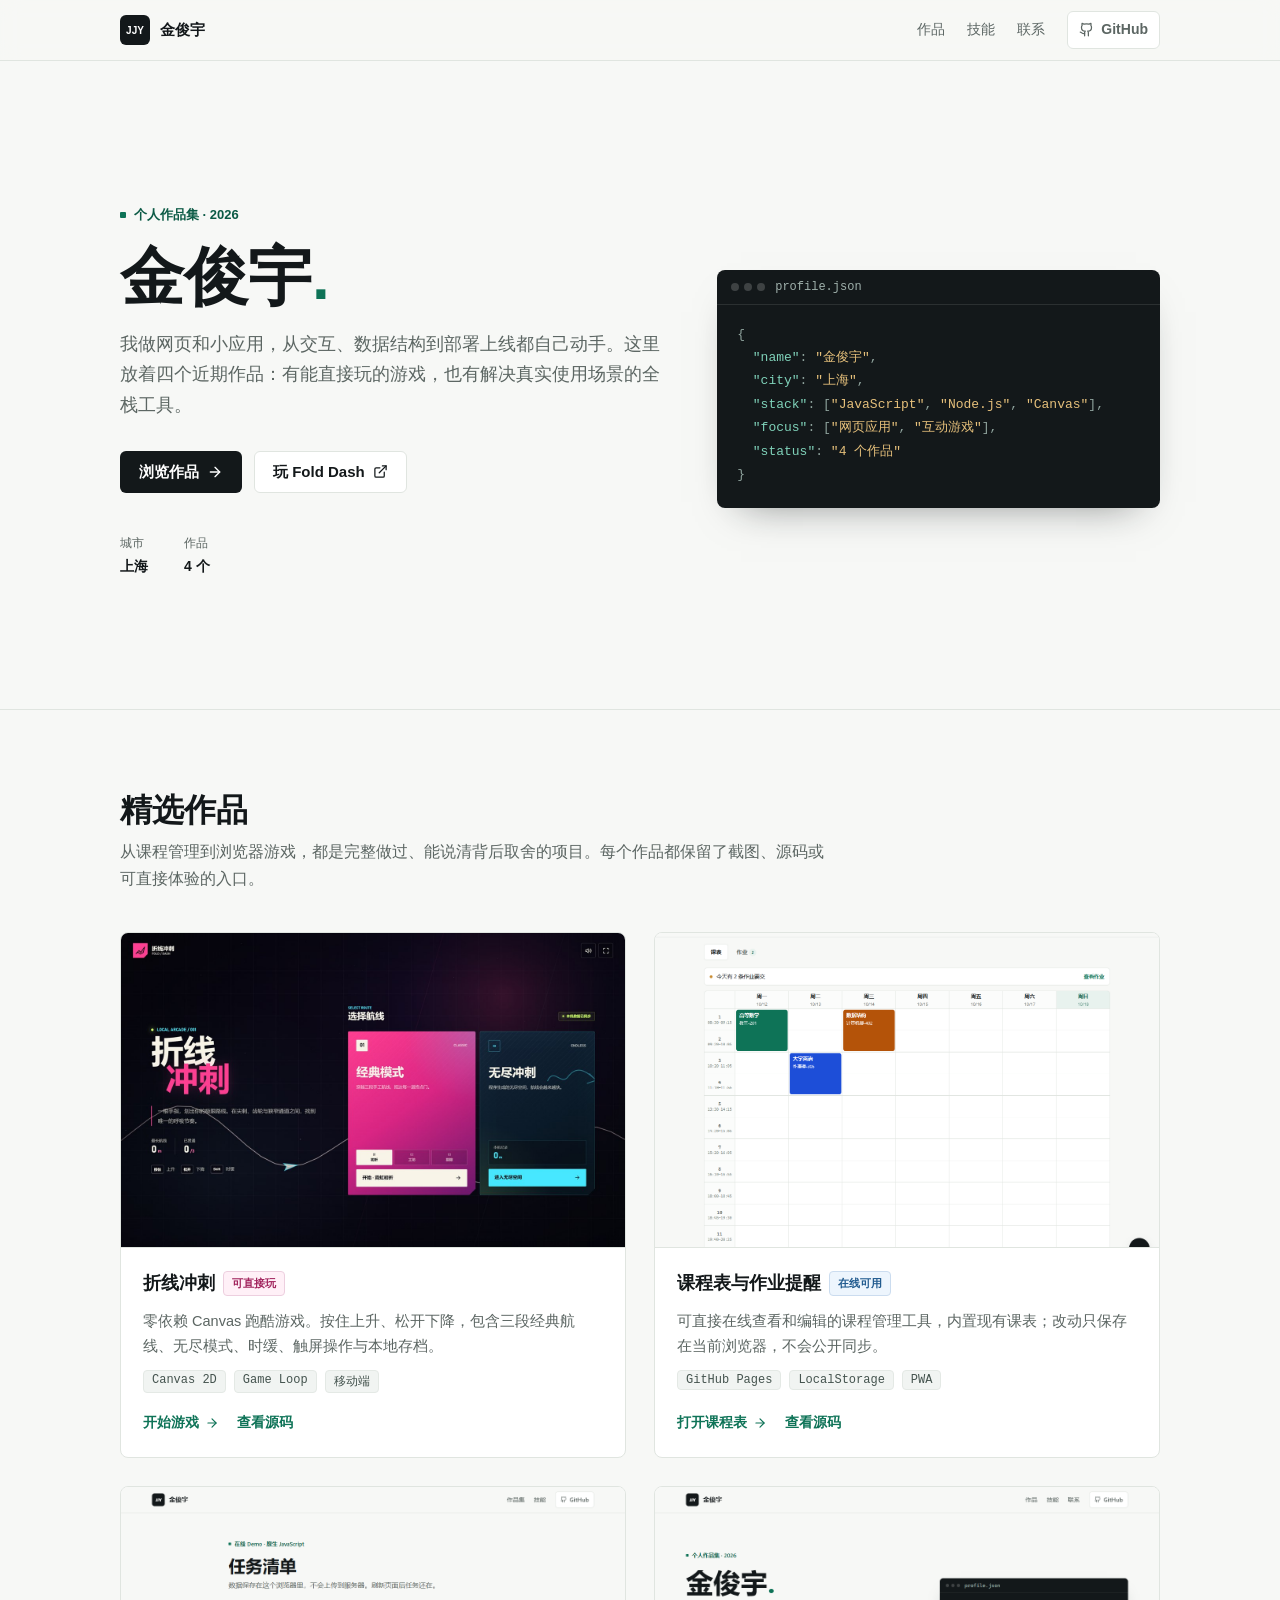
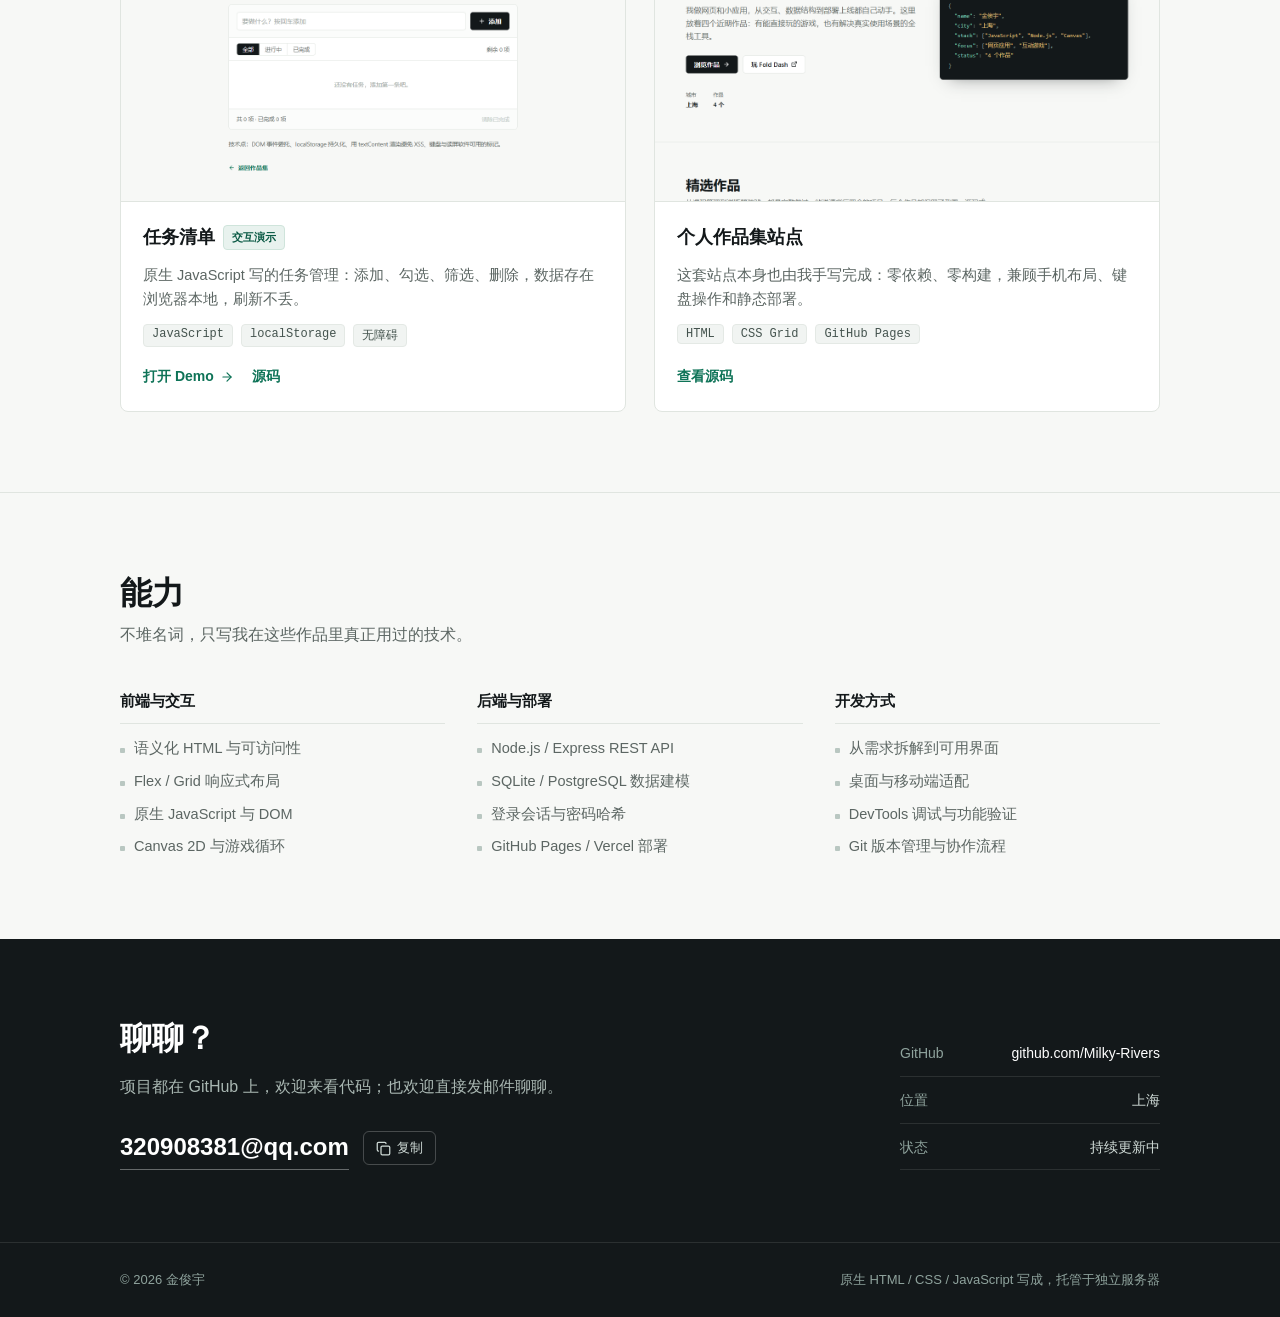
==== commit f1a74a29: "feat: deploy portfolio on milky-river.cn" ====
--- a/index.html
+++ b/index.html
@@ -9,10 +9,10 @@
   <meta property="og:title" content="金俊宇 · 作品集">
   <meta property="og:description" content="网页应用、互动游戏与前端实践。">
   <meta property="og:type" content="website">
-  <meta property="og:url" content="https://milky-rivers.github.io/my-portfolio/">
+  <meta property="og:url" content="https://milky-river.cn/">
   <meta property="og:site_name" content="金俊宇 · 作品集">
   <meta property="og:locale" content="zh_CN">
-  <meta property="og:image" content="https://milky-rivers.github.io/my-portfolio/assets/site-shot.png">
+  <meta property="og:image" content="https://milky-river.cn/assets/site-shot.png">
   <meta property="og:image:width" content="1280">
   <meta property="og:image:height" content="740">
   <meta name="twitter:card" content="summary_large_image">
@@ -222,7 +222,7 @@
   <footer class="site-footer">
     <div class="wrap footer-inner">
       <p>© <span id="year">2026</span> 金俊宇</p>
-      <p>原生 HTML / CSS / JavaScript 写成，托管在 GitHub Pages</p>
+      <p>原生 HTML / CSS / JavaScript 写成，托管于独立服务器</p>
     </div>
   </footer>
 
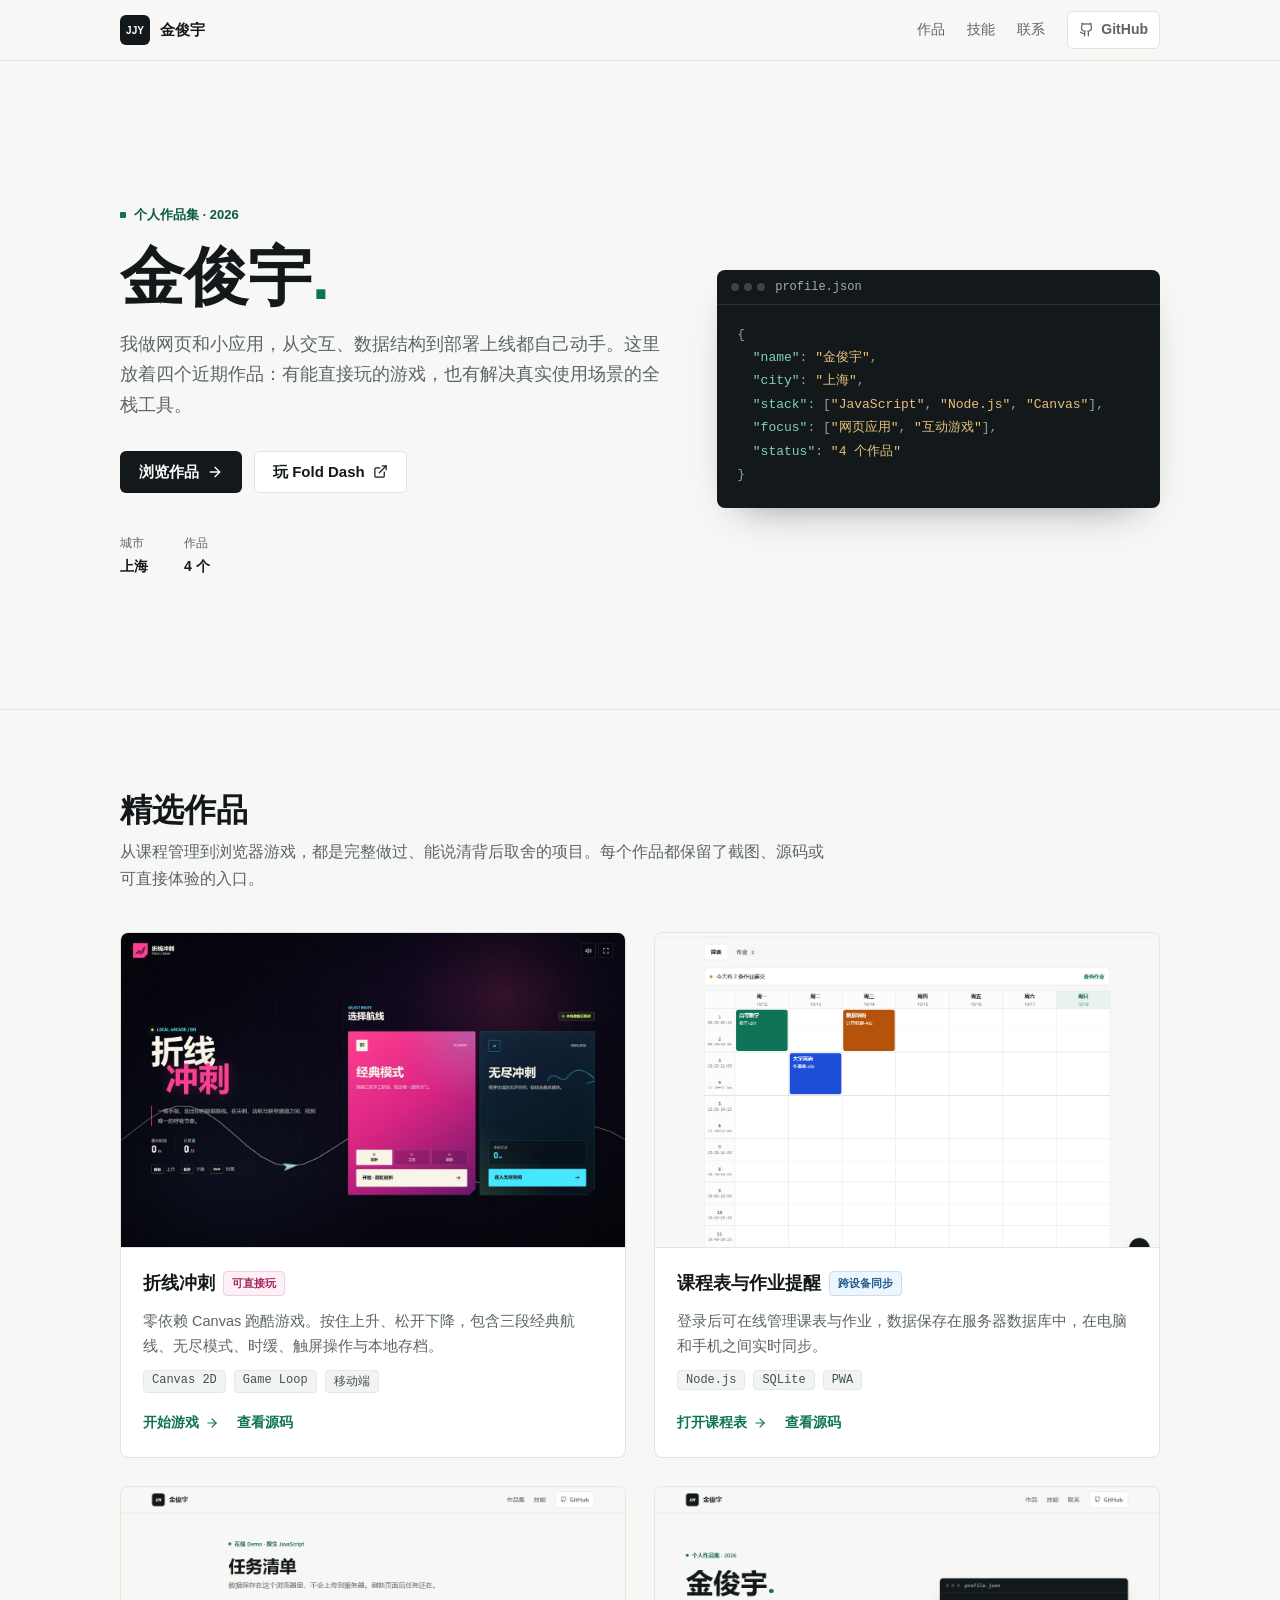
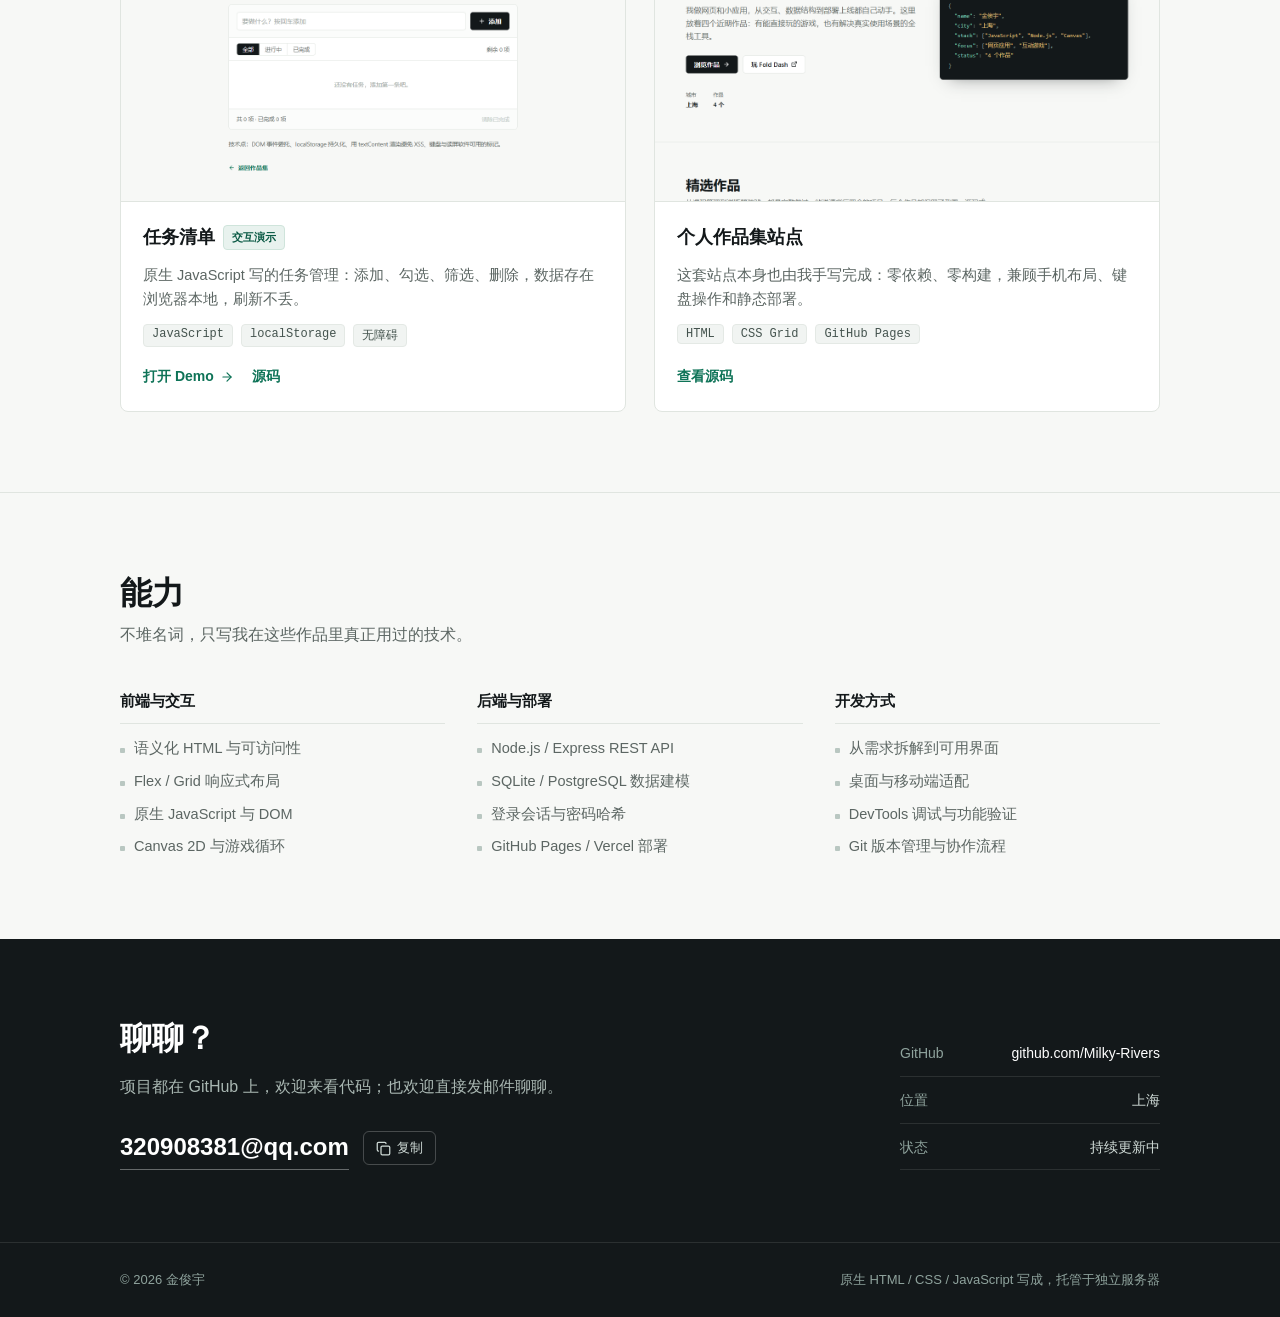
==== commit 7fa04c39: "feat: route synced planner behind portfolio domain" ====
--- a/index.html
+++ b/index.html
@@ -109,15 +109,15 @@
           </article>
 
           <article class="project">
-            <a class="thumb" href="play/course-planner/index.html" aria-label="打开在线课程表">
+            <a class="thumb" href="/planner/" aria-label="打开在线课程表">
               <img src="assets/course-planner.png" alt="课程表与作业提醒应用的课表界面截图" width="1280" height="900">
             </a>
             <div class="project-body">
-              <h3>课程表与作业提醒 <span class="badge badge--stack">在线可用</span></h3>
-              <p>可直接在线查看和编辑的课程管理工具，内置现有课表；改动只保存在当前浏览器，不会公开同步。</p>
-              <ul class="tags"><li>GitHub Pages</li><li>LocalStorage</li><li>PWA</li></ul>
-              <div class="project-links">
-                <a href="play/course-planner/index.html">打开课程表
+              <h3>课程表与作业提醒 <span class="badge badge--stack">跨设备同步</span></h3>
+              <p>登录后可在线管理课表与作业，数据保存在服务器数据库中，在电脑和手机之间实时同步。</p>
+              <ul class="tags"><li>Node.js</li><li>SQLite</li><li>PWA</li></ul>
+              <div class="project-links">
+                <a href="/planner/">打开课程表
                   <svg width="14" height="14" viewBox="0 0 24 24" fill="none" stroke="currentColor" stroke-width="2" stroke-linecap="round" stroke-linejoin="round" aria-hidden="true"><path d="M5 12h14"/><path d="m12 5 7 7-7 7"/></svg>
                 </a>
                 <a href="https://github.com/Milky-Rivers/course-planner" target="_blank" rel="noopener">查看源码</a>
